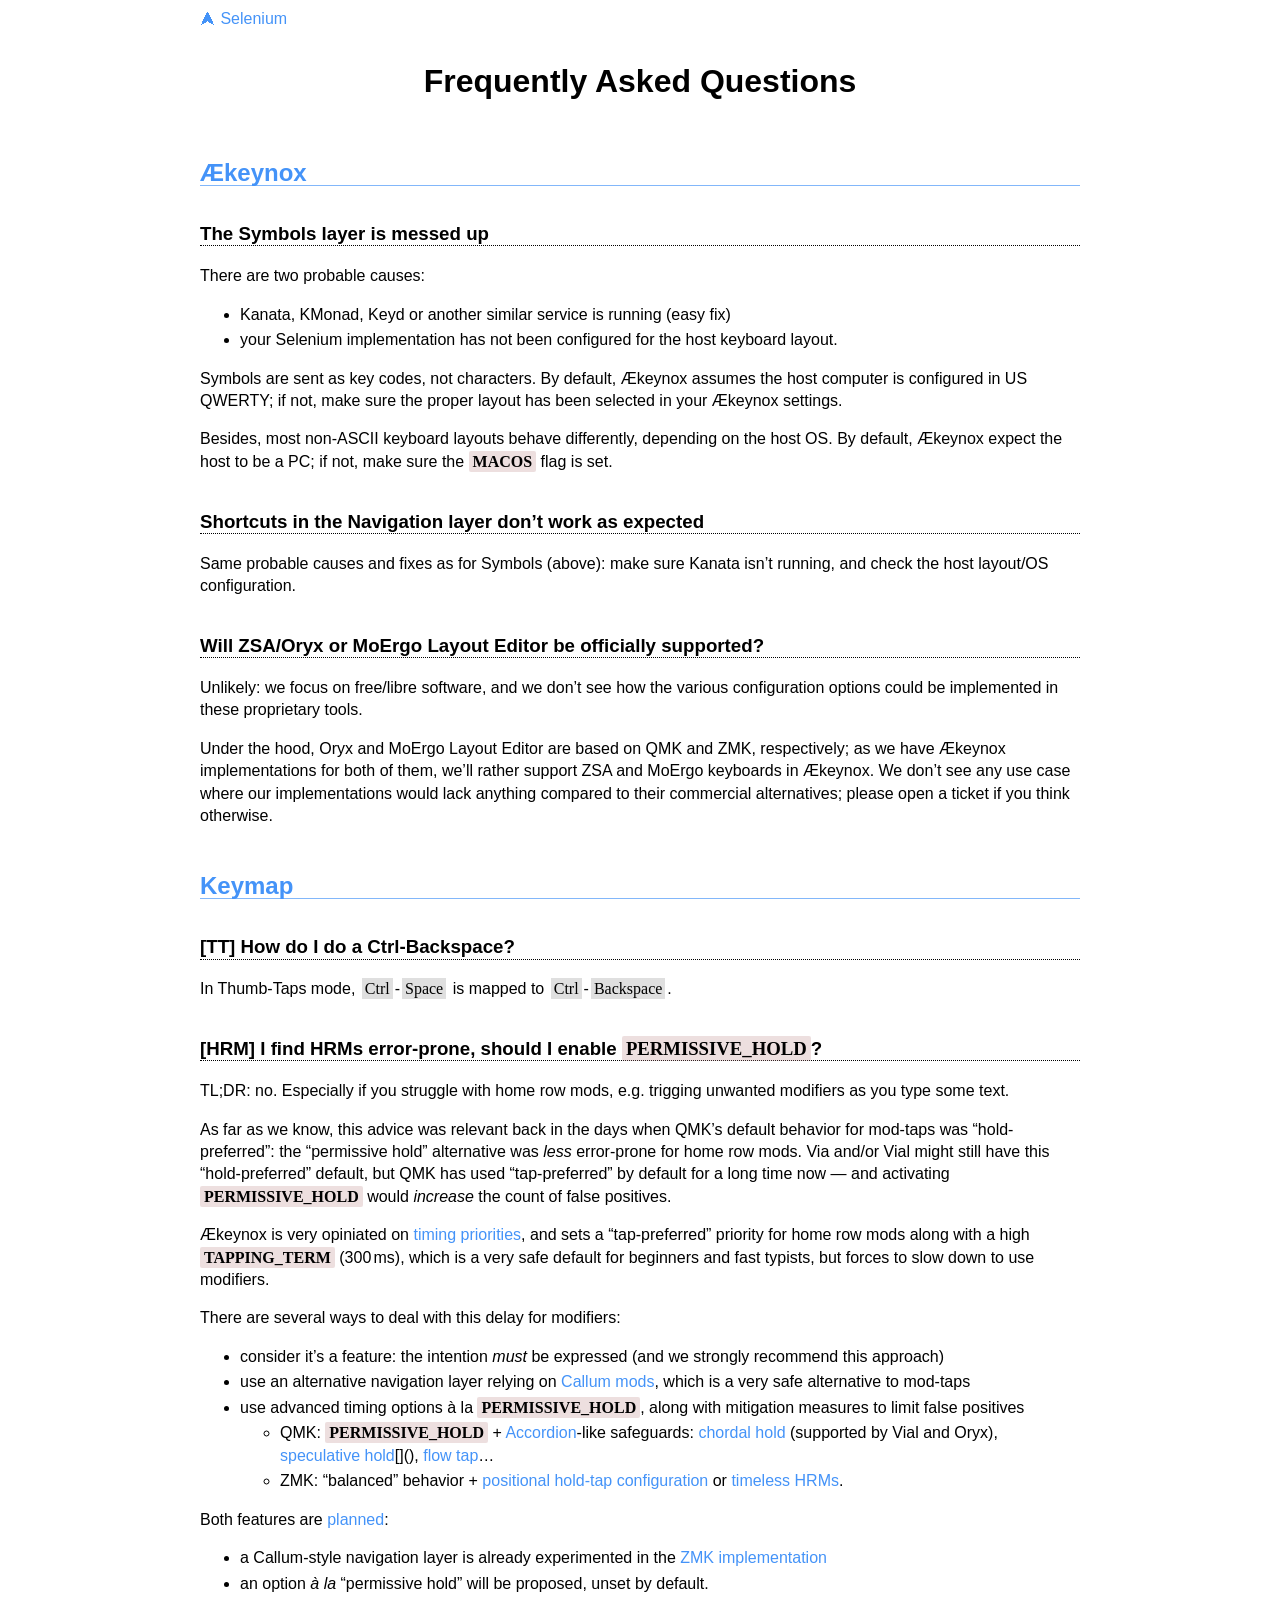
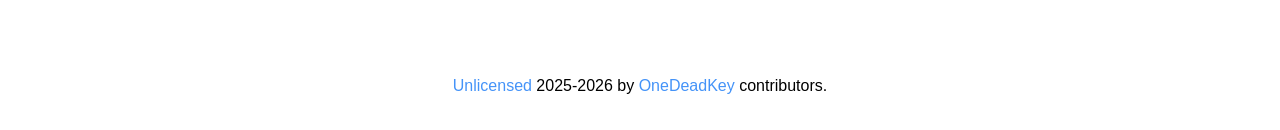
==== faq.html @ c4ad41d8 "doc: FAQ fixes #43" ====
<!DOCTYPE html>
<html>
  <head>
    <meta charset="utf8">
    <title>Frequently Asked Questions</title>
    <meta name="viewport"     content="width=device-width, initial-scale=1">
    <meta name="description"  content="Frequently asked questions about Selenium, a configurable Arsenik variant for split keyboards.">
    <link type="image/svg+xml" rel="icon" href="favicon.svg" sizes="any">
    <link rel="stylesheet" href="style.css">
  </head>
  <body>
    <header>
      <nav><a href="../">⮝ Selenium</a></nav>
      <h1>Frequently Asked Questions</h1>
    </header>

    <main>
      <h2 id="aekeynox">Ækeynox</h2>

      <h3 id="symbols">The Symbols layer is messed up</h3>
      <p>There are two probable causes:</p>
      <ul>
        <li>Kanata, KMonad, Keyd or another similar service is running (easy fix)</li>
        <li>your Selenium implementation has not been configured for the host keyboard layout.</li>
      </ul>
      <p>Symbols are sent as key codes, not characters. By default, Ækeynox assumes the host
        computer is configured in US QWERTY; if not, make sure the proper layout has been selected
        in your Ækeynox settings.</p>
      <p>Besides, most non-ASCII keyboard layouts behave differently, depending on the host OS.
        By default, Ækeynox expect the host to be a PC; if not, make sure the <code>MACOS</code>
        flag is set.</p>

      <h3 id="nav-shortcuts">Shortcuts in the Navigation layer don’t work as expected</h3>
      <p>Same probable causes and fixes as for Symbols (above): make sure Kanata isn’t running,
        and check the host layout/OS configuration.</p>

      <h3 id="oryx-moergo">Will ZSA/Oryx or MoErgo Layout Editor be officially supported?</h3>
      <p>Unlikely: we focus on free/libre software, and we don’t see how the various configuration
        options could be implemented in these proprietary tools.</p>
      <p>Under the hood, Oryx and MoErgo Layout Editor are based on QMK and ZMK, respectively; as
        we have Ækeynox implementations for both of them, we’ll rather support ZSA and MoErgo
        keyboards in Ækeynox. We don’t see any use case where our implementations would lack
        anything compared to their commercial alternatives; please open a ticket if you think
        otherwise.</p>

      <h2 id="keymap">Keymap</h2>

      <h3 id="tt-ctrl-backspace">[TT] How do I do a Ctrl-Backspace?</h3>
      <p>In Thumb-Taps mode, <kbd>Ctrl</kbd>‑<kbd>Space</kbd> is mapped to
        <kbd>Ctrl</kbd>‑<kbd>Backspace</kbd>.</p>

      <h3 id="permissive-hold">[HRM] I find HRMs error-prone, should I enable <code>PERMISSIVE_HOLD</code>?</h3>
      <p>TL;DR: no. Especially if you struggle with home row mods, e.g. trigging unwanted modifiers
        as you type some text.</p>
      <p>As far as we know, this advice was relevant back in the days when QMK’s default behavior
        for mod-taps was “hold-preferred”: the “permissive hold” alternative was <em>less</em>
        error-prone for home row mods. Via and/or Vial might still have this “hold-preferred”
        default, but QMK has used “tap-preferred” by default for a long time now — and activating
        <code>PERMISSIVE_HOLD</code> would <em>increase</em> the count of false positives.</p>
      <p>Ækeynox is very opiniated on <a href="/#timing-is-key">timing priorities</a>, and sets a
        “tap-preferred” priority for home row mods along with a high <code>TAPPING_TERM</code>
        (300 ms), which is a very safe default for beginners and fast typists, but forces to slow
        down to use modifiers.</p>
      <p>There are several ways to deal with this delay for modifiers:</p>
      <ul>
        <li>consider it’s a feature: the intention <em>must</em> be expressed
          (and we strongly recommend this approach)</li>
        <li>use an alternative navigation layer relying on <a
            href="https://github.com/qmk/qmk_firmware/blob/user-keymaps-still-present/users/callum/readme.md#oneshot-modifiers">Callum
            mods</a>, which is a very safe alternative to mod-taps</li>
        <li>use advanced timing options à la <code>PERMISSIVE_HOLD</code>, along with mitigation
          measures to limit false positives
          <ul>
            <li>QMK: <code>PERMISSIVE_HOLD</code> +
              <a href="https://getreuer.info/posts/keyboards/achordion/">Accordion</a>-like safeguards:
              <a href="https://docs.qmk.fm/tap_hold#chordal-hold">chordal hold</a> (supported by Vial and Oryx),
              <a href="https://docs.qmk.fm/tap_hold#speculative-hold">speculative hold</a>[](),
              <a href="https://docs.qmk.fm/tap_hold#flow-tap">flow tap</a>…
            </li>
            <li>ZMK: “balanced” behavior +
              <a href="https://zmk.dev/docs/behaviors/hold-tap#advanced-configuration">positional hold-tap configuration</a> or
              <a href="https://github.com/urob/zmk-config#timeless-homerow-mods">timeless HRMs</a>.
            </li>
          </ul>
        </li>
      </ul>
      <p>Both features are <a
        href="https://github.com/OneDeadKey/selenium/issues/42">planned</a>:</p>
      <ul>
        <li> a Callum-style navigation layer is already experimented in the <a
          href="https://github.com/OneDeadKey/zmk-config-aekeynox/pull/107">ZMK implementation</a> </li>
        <li> an option <i lang="fr">à la</i> “permissive hold” will be proposed, unset by default. </li>
      </ul>
    </main>

    <script> // anchors
      document.querySelectorAll("h2[id], h3[id]").forEach((heading) => {
        heading.innerHTML = `${heading.innerHTML} <a href="#${heading.id}">#</a>`;
      });
    </script>

    <footer>
      <a href="https://unlicense.org">Unlicensed</a> 2025-2026 by
      <a href="https://github.com/OneDeadKey/selenium">OneDeadKey</a> contributors.
    </footer>
  </body>
</html>
---- style.css ----
/**
 * ╭───────────────────────────────────────────────────────────────╮
 * │                         Color Palette                         │
 * ╰───────────────────────────────────────────────────────────────╯
**/

:root {
  color-scheme: light dark;

  /* <h2|a|code> and specific emphasis */
  --bg-accent:        #b884;
  --fg-accent-border: #4493f8aa;
  --fg-accent:        #4493f8;

  /* <kbd> and special inline content */
  --bg-key:           #8884;
  --fg-key-border:    #888;

  /* flavor menu */
  --bg-menu-head: rgba(130, 156, 175, 0.4);
  --bg-menu-cell: rgba(130, 156, 175, 0.2);
}


/**
 * ╭───────────────────────────────────────────────────────────────╮
 * │                          Main Layout                          │
 * ╰───────────────────────────────────────────────────────────────╯
**/

:root {
  --main-padding: 12px;
  --list-indent: 1.5em;
}

body {
  width: 99%;
  margin: 0 auto;
  font-family: sans-serif;
  font-size: 1em;
}

header {
  text-align: center;
}
header h1 {
  margin-top: 1em;
}
header h1+p {
  margin-bottom: 2em;
}

h2 a,
h3 a {
  display: none;
}
h2:hover a,
h3:hover a {
  display: inline;
}

form div {
  display: flex;
  flex-direction: row;
  flex-wrap: wrap;
  padding: 0 1em;
  margin-bottom: 1em;
  justify-content: space-between;
}

html {
  height: 100%;
  width:  100%;
  font-family: sans-serif;
}

body {
  display: flex;
  flex-direction: column;
  justify-content: space-between;
  margin: auto;
  max-width: 60em;
  min-height: 100%;

  line-height: 1.4em;
}

main {
  display: block; /* enable 'flex' here on a per-page basis */
  flex: fit-content;
  flex-direction: column;
  justify-content: space-evenly;
  padding: 0 var(--main-padding);
}

footer {
  text-align: center;
  padding: 2em var(--main-padding);
}

h2 {
  color: var(--fg-accent);
  border-bottom: 1px inset var(--fg-accent-border);
}

h3 {
  border-bottom: 1px dotted;
}

h2, h3, footer {
  margin-top: 2em;
}

ol, ul {
  padding-left: var(--list-indent);
  margin-left: 0;
}

li {
  margin: 0.2em 0;
}

a[href] {
  color: var(--fg-accent);
  text-decoration: none;
}

a[href]:hover {
  text-decoration: underline;
}

header nav {
  text-align: left;
  padding: 0 var(--main-padding);
}
header nav a {
  padding: 0.5em 0;
  display: inline-block;
}

.big-links {
  display: flex;
  flex-direction: row;
  justify-content: space-evenly;
}
.big-links a {
  display: inline-block;
  font-size: larger;
  border: 1px solid var(--fg-accent-border);
  border-radius: 5px;
  padding: 1em;
  text-align: center;
}


/**
 * ╭───────────────────────────────────────────────────────────────╮
 * │                          Keys & Chars                         │
 * ╰───────────────────────────────────────────────────────────────╯
**/

object { /* keymap */
  width: 100%;
}
.thumbs {
  max-width: 26em;
}

svg, object.spaceback {
  display: block;
  margin: auto;
  max-width: 60%;
}

table { /* behaviors */
  max-width: 42em;
  margin: auto;
}
th, td {
  padding: 0.8em;
}
td svg {
  height: 80px;
  max-width: inherit;
}
td {
  text-align: left;
}

#menu tr:hover {
  background-color: var(--bg-menu-head);
  cursor: pointer;
}
tr.selected th {
  background-color: var(--bg-menu-head);
}
tr.selected td {
  background-color: var(--bg-menu-cell);
}

.left  .tucked { transform: translate(  0px, 10px); }
.left  .comfy  { transform: translate( 64px, 10px); }
.left  .reachy { transform: translate(128px, 10px); }
.right .reachy { transform: translate(220px, 10px); }
.right .comfy  { transform: translate(284px, 10px); }
.right .tucked { transform: translate(348px, 10px); }

/* XXX dirty WebKit fix */
@supports (-webkit-hyphens: none) {
  .right { transform: translate(-15px, 0); }
}

i.layer {
  background-color: var(--bg-key);
}

kbd { /* key */
  margin: 0 2px;
  font-family: serif;
  font-size: 1em;
  border: 1px outset var(--bg-key-border);
  background-color: var(--bg-key);
  padding: 2px 3px;
  text-wrap: nowrap;
}

code { /* character, digrams, trigrams */
  font-weight: bold;
  font-family: serif;
  background-color: var(--bg-accent);
  padding: 2px 4px;
  border-radius: 2px;
  text-wrap: nowrap;
}


/**
 * ╭───────────────────────────────────────────────────────────────╮
 * │                          Desktop Mode                         │
 * ╰───────────────────────────────────────────────────────────────╯
**/

@media only screen and (min-width: 768px) {
  :root {
    --main-padding: 40px;
    --list-indent: 2.5em;
  }
}
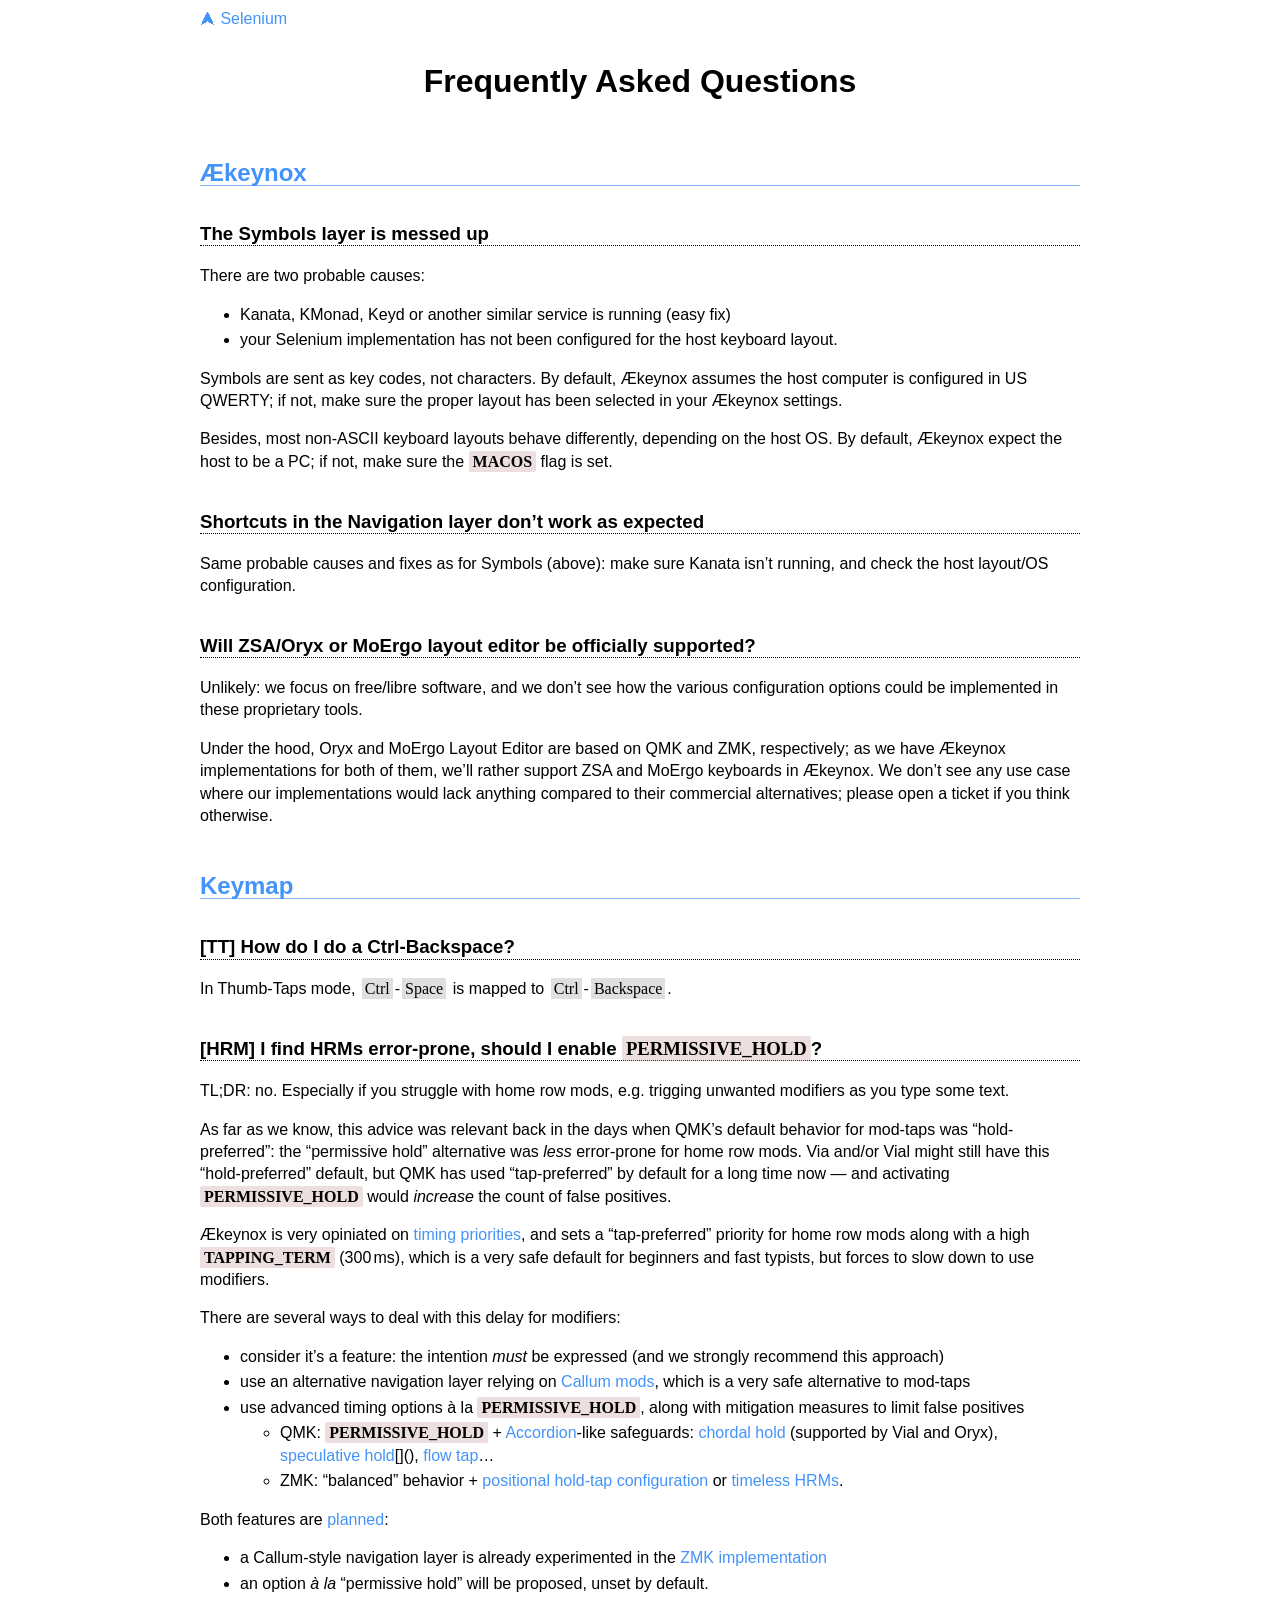
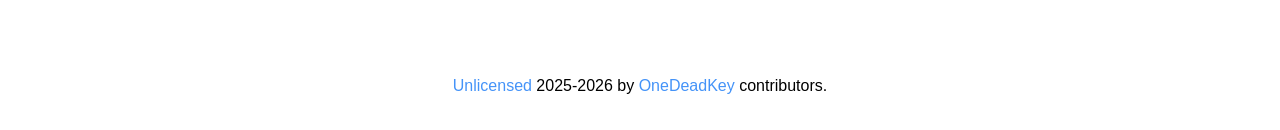
==== commit 114cb529: "doc: FAQ fixes #43" ====
--- a/faq.html
+++ b/faq.html
@@ -7,10 +7,13 @@
     <meta name="description"  content="Frequently asked questions about Selenium, a configurable Arsenik variant for split keyboards.">
     <link type="image/svg+xml" rel="icon" href="favicon.svg" sizes="any">
     <link rel="stylesheet" href="style.css">
+    <link rel="stylesheet" href="keeb.css">
+    <script src="select.js" defer></script>
+    <script src="keeb.js"></script>
   </head>
   <body>
     <header>
-      <nav><a href="../">⮝ Selenium</a></nav>
+      <nav><a href="/">⮝ Selenium</a></nav>
       <h1>Frequently Asked Questions</h1>
     </header>
 
@@ -34,7 +37,7 @@
       <p>Same probable causes and fixes as for Symbols (above): make sure Kanata isn’t running,
         and check the host layout/OS configuration.</p>
 
-      <h3 id="oryx-moergo">Will ZSA/Oryx or MoErgo Layout Editor be officially supported?</h3>
+      <h3 id="oryx-moergo">Will ZSA/Oryx or MoErgo layout editor be officially supported?</h3>
       <p>Unlikely: we focus on free/libre software, and we don’t see how the various configuration
         options could be implemented in these proprietary tools.</p>
       <p>Under the hood, Oryx and MoErgo Layout Editor are based on QMK and ZMK, respectively; as
@@ -93,15 +96,8 @@
       </ul>
     </main>
 
-    <script> // anchors
-      document.querySelectorAll("h2[id], h3[id]").forEach((heading) => {
-        heading.innerHTML = `${heading.innerHTML} <a href="#${heading.id}">#</a>`;
-      });
-    </script>
-
     <footer>
       <a href="https://unlicense.org">Unlicensed</a> 2025-2026 by
       <a href="https://github.com/OneDeadKey/selenium">OneDeadKey</a> contributors.
     </footer>
-  </body>
 </html>
--- a/keeb.css
+++ b/keeb.css
@@ -0,0 +1,256 @@
+/*****************************************************************************
+ * Keyboard Geometry
+******************************************************************************/
+
+/* XXX magic numbers */
+#left  .matrix { transform-origin: -8px 56px; }
+#right .matrix { transform-origin: 67px 56px; }
+.leftThumb  .thumb { transform-origin: -14px -62px; }
+.rightThumb .thumb { transform-origin:  74px -62px; }
+
+/* XXX Quacken Zero 25.07 */
+.zero #left    { transform: translate(-9px, 3px); }
+.zero #right   { transform: translate(914px, 3px); }
+.zero #outline { transform: translate(-194px, -242px) scale(3.34); }
+
+/* XXX Quacken Flex 25.12+ */
+.flex #left    { transform: translate(-12px, 45px); }
+.flex #right   { transform: translate(908px, 45px); }
+.flex #outline { transform: translate(478px, 191px) scale(3.338, -3.338); }
+
+/* QuackMatrix */
+.qmx #right { transform: translate(970px, 0px); }
+
+/* Generic ortholinear view */
+.none  #right,
+.ortho #right { transform: translate(810px, 0px); }
+.none  .col6,
+.ortho .col6 { display: none; }
+.none .thumbCluster { display: none !important; }
+
+/* XXX dirty WebKit fixes */
+@supports (-webkit-hyphens: none) {
+  .flex #left    { transform: translate(-10px, 53px); }
+  .flex #right   { transform: translate(863px, 50px); }
+  .flex #outline { transform: translate(455px, 191px) scale(3.338, -3.338); }
+  .none  #right,
+  .ortho #right  { transform: translate(772px, 0px); }
+}
+
+.board {
+  fill:   rgba(130, 156, 175, 0.40);
+  stroke: rgba(130, 156, 175, 0.10);
+  stroke-width: 1px;
+  stroke-linecap: round;
+  stroke-linejoin: round;
+  display: none;
+}
+.keycaps {
+  stroke: navy;
+  stroke-width: 0.5px;
+  stroke-dasharray: 1 2;
+  display: none !important;
+}
+.tap-pref {
+  stroke-width: 1.2px;
+}
+text.sticky {
+  transform: rotate(-90deg);
+}
+.zero .zero, .flex .flex,
+.qmx .qmx, .qmx_natural .qmx_natural, .qmx_straight .qmx_straight,
+.ortho .ortho {
+  display: block;
+}
+
+
+/*****************************************************************************
+ * Labels: text, symbols
+******************************************************************************/
+
+text {
+  font: normal 16px sans-serif;
+  text-align: center;
+  text-anchor: middle;
+}
+.specialKey text {
+  font-size: 14px;
+}
+text.pc {
+  font-size: 12px;
+}
+text.shortcut {
+  font-size: 10px;
+}
+
+text.level0, use.level0,
+text.level1, use.level1,
+text.level2, use.level2 { opacity: 0.5; }
+text.colorNav, text.borderNav,
+text.colorNum, text.borderNum,
+text.colorFun, text.borderFun,
+text.colorSym, text.borderSym,
+text.colorMod, text.borderMod,
+.thumb use.level0,
+.thumb use.level1,
+.thumb use.level2 { opacity: 1; }
+/* ugly but used for manual overrides only */
+.dimmed { opacity: 0.3 !important; }
+
+/* symbols */
+use.level0,
+use.level2,
+use.layerSym,
+use.layerNav,
+use.layerVim {
+  stroke-width: 2.5px;
+  stroke-linecap: round;
+  stroke-linejoin: round;
+  fill: none;
+}
+
+.matrix .layerNav { display: none; }
+.matrix .layerVim { display: none; }
+.matrix .layerFun { display: none; }
+.matrix .layerSym { display: none; }
+.matrix .layerNum { display: none; }
+.matrix .mac      { display: none !important; }
+
+[layer3="nav"] .layerNav { display: block; }
+[layer3="vim"] .layerVim { display: block; }
+[layer3="fun"] .layerFun { display: block; }
+[layer4="sym"] .layerSym { display: block; }
+[layer4="num"] .layerNum { display: block; }
+
+.tt .holdTap, .tt .borderMod,
+.ez .holdTap, .ez .borderMod { display: none; }
+
+/* Selenium currently forces HRM in the 'Media' half-layer */
+#right[layer3="fun"] .borderMod { display: block; }
+
+#select {
+  transform: translate(70px, 280px);
+}
+#select text {
+  font-size: 10px;
+  text-align: left;
+  text-anchor: start;
+}
+
+
+/*****************************************************************************
+ * Color Theme
+******************************************************************************/
+
+:root {
+  color-scheme: light dark;
+  --board: rgba(130, 156, 175, 0.40);
+
+  --key-bg: #fff;
+  --key-fg: #666;
+  --key-label: #444;
+  --key-special: #ddd;
+
+  /* Symbol layer */
+  --layer-sym-fg: #4646ff;
+  --shift-sym-fg: #4f4fac;
+  --shift-sym-bg: #ceceff;
+
+  /* Navigation layer */
+  --layer-nav-fg: rgb(198, 106, 29);
+  --shift-nav-fg: #aa422b;
+  --shift-nav-bg: #ffd2ac;
+
+  /* Numeric layer */
+  --layer-num-fg: #009900;
+  --shift-num-fg: #437a43;
+  --shift-num-bg: #a2e7a2;
+
+  /* Function layer */
+  --layer-fun-fg: #930404;
+  --shift-fun-fg: #930404;
+  --shift-fun-bg: #faabe2;
+}
+
+@media (prefers-color-scheme: dark) { :root {
+  --key-bg: #333;
+  --key-fg: #333;
+  --key-label: #aaa;
+  --key-special: #555;
+
+  /* Symbol layer */
+  --layer-sym-fg: #99f;
+  --shift-sym-fg: #11a;
+  --shift-sym-bg: #66b;
+
+  /* Navigation layer */
+  --layer-nav-fg: #e94;
+  --shift-nav-fg: #832;
+  --shift-nav-bg: #a75;
+
+  /* Numeric layer */
+  --layer-num-fg: #5b5;
+  --shift-num-fg: #141;
+  --shift-num-bg: #484;
+
+  /* Function layer */
+  --layer-fun-fg: #e77;
+  --shift-fun-fg: #522;
+  --shift-fun-bg: #955;
+}}
+
+rect {
+  fill:   var(--key-bg);
+  stroke: var(--key-fg);
+  stroke-width: .5px;
+  /* opacity: 0.7; */
+}
+
+rect.specialKey,
+rect.colorSpc,
+.col6 rect { fill: var(--key-special); }
+text       { fill: var(--key-label); }
+use.level0,
+use.level2 { stroke: var(--key-label); }
+
+/* Modifier keys */
+rect.borderMod,
+use.layerMod { stroke: var(--key-label); }
+text.colorMod  { fill: var(--key-label); }
+rect.colorMod  { fill: var(--key-special); }
+
+/* Symbol layer */
+rect.borderSym,
+use.layerSym { stroke: var(--layer-sym-fg); }
+text.borderSym,
+text.layerSym  { fill: var(--layer-sym-fg); }
+text.colorSym  { fill: var(--shift-sym-fg); }
+rect.colorSym  { fill: var(--shift-sym-bg); }
+
+/* Navigation layers (NavNum, VimNav) */
+rect.borderNav,
+use.layerVim,
+use.layerNav { stroke: var(--layer-nav-fg); }
+text.borderNav,
+text.layerVim,
+text.layerNav  { fill: var(--layer-nav-fg); }
+text.colorNav  { fill: var(--shift-nav-fg); }
+rect.colorNav  { fill: var(--shift-nav-bg); }
+
+/* Numeric layer (NumRow) */
+rect.borderNum,
+use.layerNum { stroke: var(--layer-num-fg); }
+text.borderNum,
+text.layerNum  { fill: var(--layer-num-fg); }
+text.colorNum  { fill: var(--shift-num-fg); }
+rect.colorNum  { fill: var(--shift-num-bg); }
+
+/* Function/Media layer */
+text.layerFun  { fill: var(--layer-fun-fg); }
+text.colorFun  { fill: var(--shift-fun-fg); }
+rect.colorFun  { fill: var(--shift-fun-bg); }
+
+@media (prefers-color-scheme: dark) {
+  .specialKey text.layerSym  { fill: #00f; }
+  .specialKey use.layerSym { stroke: #00f; }
+}
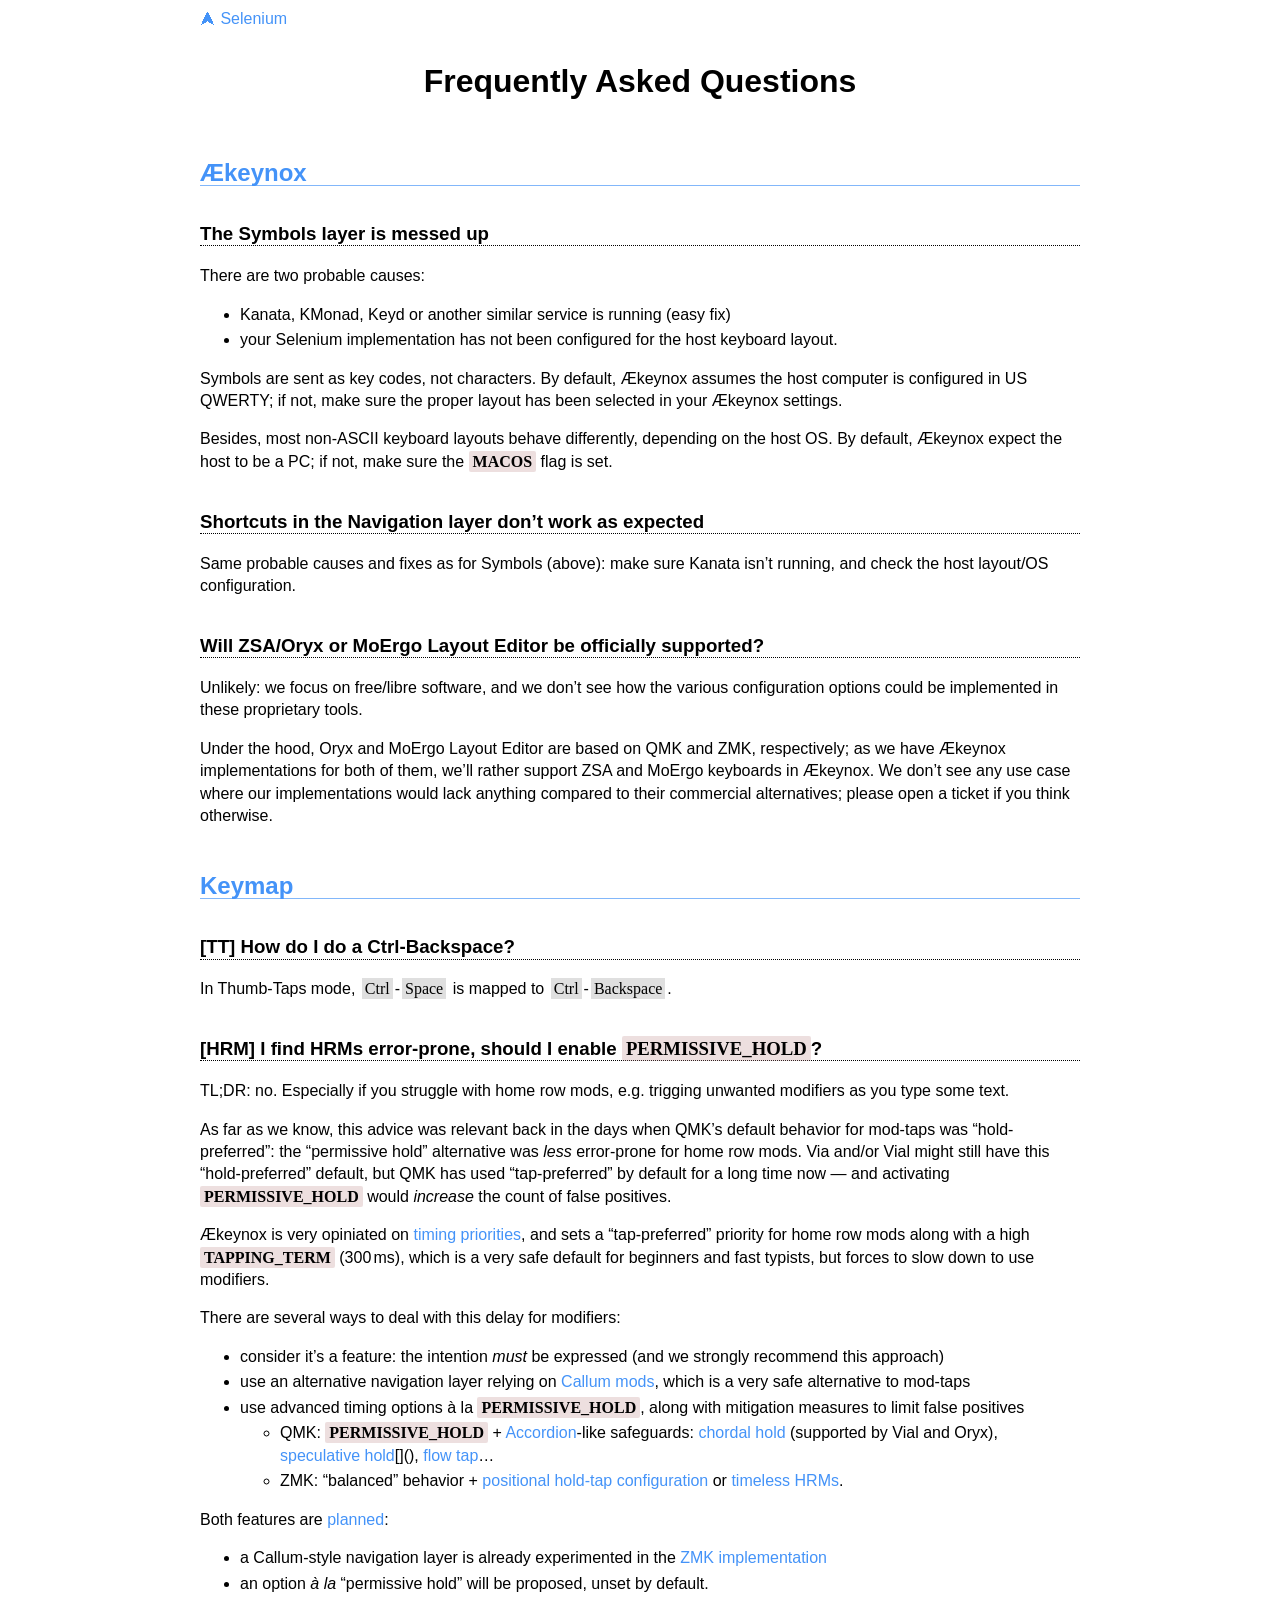
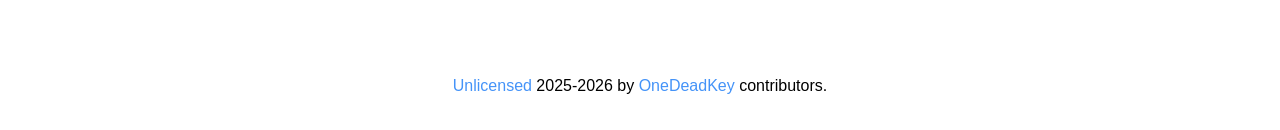
==== commit ec1eb6aa: "fix: title case" ====
--- a/faq.html
+++ b/faq.html
@@ -37,7 +37,7 @@
       <p>Same probable causes and fixes as for Symbols (above): make sure Kanata isn’t running,
         and check the host layout/OS configuration.</p>
 
-      <h3 id="oryx-moergo">Will ZSA/Oryx or MoErgo layout editor be officially supported?</h3>
+      <h3 id="oryx-moergo">Will ZSA/Oryx or MoErgo Layout Editor be officially supported?</h3>
       <p>Unlikely: we focus on free/libre software, and we don’t see how the various configuration
         options could be implemented in these proprietary tools.</p>
       <p>Under the hood, Oryx and MoErgo Layout Editor are based on QMK and ZMK, respectively; as
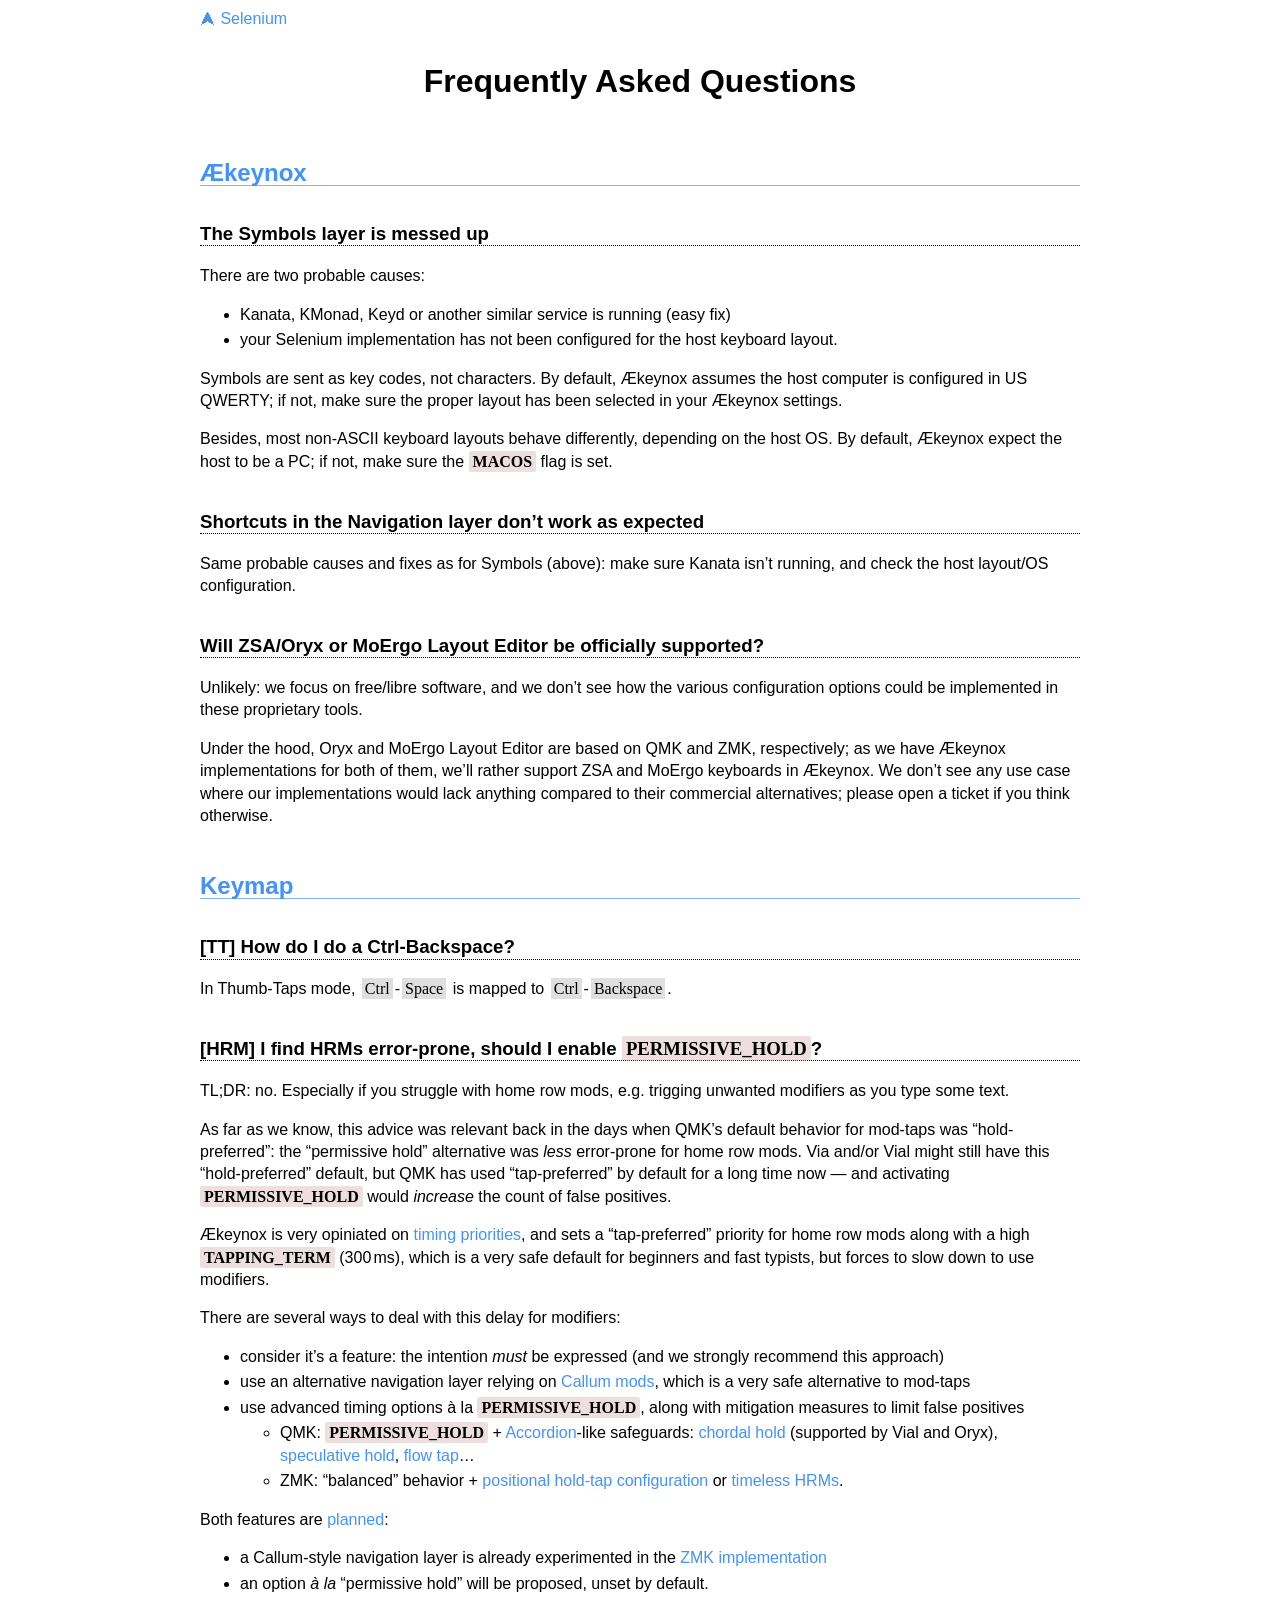
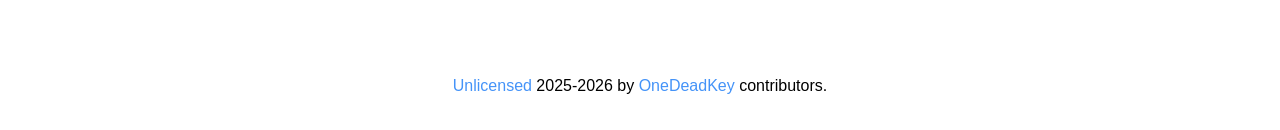
==== commit c60d9ccd: "fix: markdown leftover" ====
--- a/faq.html
+++ b/faq.html
@@ -7,13 +7,10 @@
     <meta name="description"  content="Frequently asked questions about Selenium, a configurable Arsenik variant for split keyboards.">
     <link type="image/svg+xml" rel="icon" href="favicon.svg" sizes="any">
     <link rel="stylesheet" href="style.css">
-    <link rel="stylesheet" href="keeb.css">
-    <script src="select.js" defer></script>
-    <script src="keeb.js"></script>
   </head>
   <body>
     <header>
-      <nav><a href="/">⮝ Selenium</a></nav>
+      <nav><a href="./">⮝ Selenium</a></nav>
       <h1>Frequently Asked Questions</h1>
     </header>
 
@@ -77,7 +74,7 @@
             <li>QMK: <code>PERMISSIVE_HOLD</code> +
               <a href="https://getreuer.info/posts/keyboards/achordion/">Accordion</a>-like safeguards:
               <a href="https://docs.qmk.fm/tap_hold#chordal-hold">chordal hold</a> (supported by Vial and Oryx),
-              <a href="https://docs.qmk.fm/tap_hold#speculative-hold">speculative hold</a>[](),
+              <a href="https://docs.qmk.fm/tap_hold#speculative-hold">speculative hold</a>,
               <a href="https://docs.qmk.fm/tap_hold#flow-tap">flow tap</a>…
             </li>
             <li>ZMK: “balanced” behavior +
@@ -96,8 +93,15 @@
       </ul>
     </main>
 
+    <script> // anchors
+      document.querySelectorAll("h2[id], h3[id]").forEach((heading) => {
+        heading.innerHTML = `${heading.innerHTML} <a href="#${heading.id}">#</a>`;
+      });
+    </script>
+
     <footer>
       <a href="https://unlicense.org">Unlicensed</a> 2025-2026 by
       <a href="https://github.com/OneDeadKey/selenium">OneDeadKey</a> contributors.
     </footer>
+  </body>
 </html>
